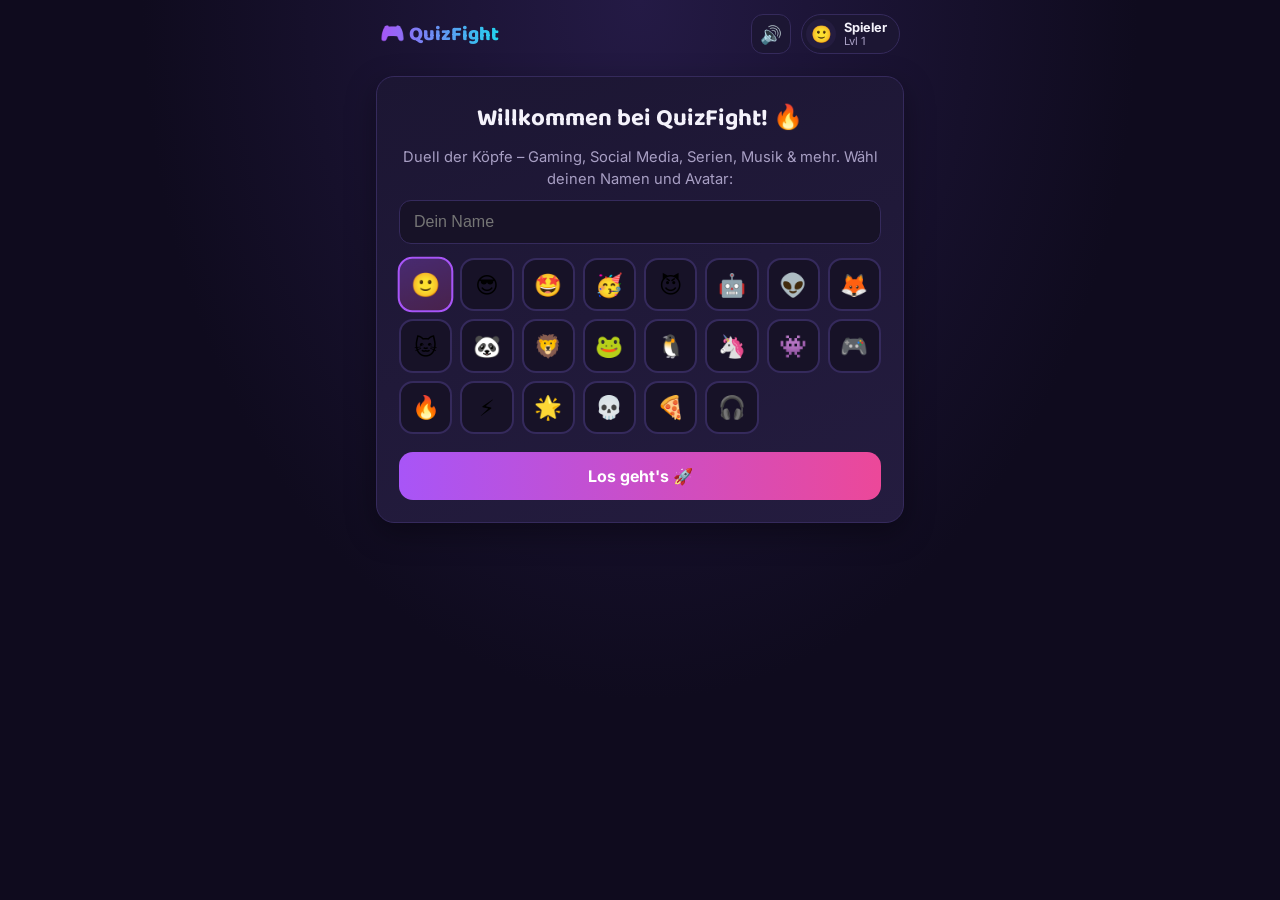
==== quiz-duell/index.html @ 24039abd "Add QuizFight: a Quizduell-style quiz game for a young audience Adds a standalone, framework-free we" ====
<!DOCTYPE html>
<html lang="de">
<head>
<meta charset="UTF-8" />
<meta name="viewport" content="width=device-width, initial-scale=1.0, viewport-fit=cover" />
<title>QuizFight – Duell der Köpfe</title>
<link rel="preconnect" href="https://fonts.googleapis.com" />
<link rel="stylesheet" href="https://fonts.googleapis.com/css2?family=Baloo+2:wght@500;700;800&family=Inter:wght@400;500;600;700;800&display=swap" />
<link rel="stylesheet" href="style.css" />
</head>
<body>
<div id="app">

  <header class="topbar">
    <div class="brand">🎮 <span>QuizFight</span></div>
    <div class="topbar-right">
      <button id="btn-sound" class="icon-btn" title="Sound an/aus">🔊</button>
      <div id="profile-chip" class="profile-chip" hidden>
        <span id="chip-avatar">🙂</span>
        <div class="chip-info">
          <span id="chip-name">Spieler</span>
          <span id="chip-level">Lvl 1</span>
        </div>
      </div>
    </div>
  </header>

  <main id="screens">

    <!-- ONBOARDING -->
    <section class="screen" id="screen-onboarding">
      <div class="card center-card">
        <h1>Willkommen bei QuizFight! 🔥</h1>
        <p class="muted">Duell der Köpfe – Gaming, Social Media, Serien, Musik &amp; mehr. Wähl deinen Namen und Avatar:</p>
        <input type="text" id="onboarding-name" maxlength="16" placeholder="Dein Name" />
        <div class="avatar-grid" id="onboarding-avatars"></div>
        <button class="btn btn-primary btn-block" id="btn-onboarding-start">Los geht's 🚀</button>
      </div>
    </section>

    <!-- HOME -->
    <section class="screen" id="screen-home">
      <div class="card profile-card" id="home-profile-card">
        <div class="avatar-big" id="home-avatar">🙂</div>
        <div class="profile-info">
          <div class="profile-name" id="home-name">Spieler</div>
          <div class="xp-bar-wrap">
            <div class="xp-bar"><div class="xp-fill" id="home-xp-fill"></div></div>
            <span id="home-level-label">Level 1</span>
          </div>
        </div>
        <button class="icon-btn" id="btn-edit-profile" title="Profil bearbeiten">✏️</button>
      </div>

      <div class="mode-grid">
        <button class="mode-card" data-mode="solo">
          <span class="mode-emoji">🎯</span>
          <span class="mode-title">Solo-Training</span>
          <span class="mode-sub">Übe allein, sammle Punkte</span>
        </button>
        <button class="mode-card" data-mode="pvp">
          <span class="mode-emoji">⚔️</span>
          <span class="mode-title">Duell (2 Spieler)</span>
          <span class="mode-sub">Pass &amp; Play mit Freunden</span>
        </button>
        <button class="mode-card" data-mode="bot">
          <span class="mode-emoji">🤖</span>
          <span class="mode-title">Duell vs. Bot</span>
          <span class="mode-sub">Fordere die KI heraus</span>
        </button>
        <button class="mode-card" data-mode="daily">
          <span class="mode-emoji">📅</span>
          <span class="mode-title">Tages-Challenge</span>
          <span class="mode-sub" id="daily-sub">Jeden Tag 5 neue Fragen</span>
        </button>
      </div>

      <div class="home-links">
        <button class="link-btn" id="btn-achievements">🏆 Erfolge</button>
        <button class="link-btn" id="btn-stats">📊 Statistik</button>
      </div>
    </section>

    <!-- SOLO SETUP -->
    <section class="screen" id="screen-solo-setup">
      <button class="back-btn" data-back="home">← Zurück</button>
      <h2>🎯 Solo-Training</h2>
      <p class="muted">Wähl eine Kategorie oder misch alles:</p>
      <div class="category-grid" id="solo-category-grid"></div>
      <p class="muted">Match-Länge:</p>
      <div class="chip-row" id="solo-length-chips"></div>
      <button class="btn btn-primary btn-block" id="btn-solo-start">Training starten</button>
    </section>

    <!-- DUELL SETUP (pvp & bot) -->
    <section class="screen" id="screen-duell-setup">
      <button class="back-btn" data-back="home">← Zurück</button>
      <h2 id="duell-setup-title">⚔️ Duell</h2>
      <div id="duell-player2-wrap">
        <label class="field-label">Name Spieler 2</label>
        <input type="text" id="duell-player2-name" maxlength="16" placeholder="Spieler 2" />
      </div>
      <div id="bot-difficulty-wrap" hidden>
        <p class="muted">Bot-Schwierigkeit:</p>
        <div class="chip-row" id="bot-difficulty-chips"></div>
      </div>
      <p class="muted">Anzahl Runden:</p>
      <div class="chip-row" id="duell-length-chips"></div>
      <button class="btn btn-primary btn-block" id="btn-duell-start">Duell starten</button>
    </section>

    <!-- BOARD -->
    <section class="screen" id="screen-board">
      <div class="scoreboard" id="board-scoreboard"></div>
      <div class="turn-banner" id="board-turn-banner">Wähle eine Kategorie</div>
      <div class="category-grid" id="board-category-grid"></div>
    </section>

    <!-- PASS DEVICE -->
    <section class="screen" id="screen-pass-device">
      <div class="card center-card">
        <div class="pass-emoji">📱➡️</div>
        <h2 id="pass-device-text">Gib das Gerät weiter an Spieler 2</h2>
        <button class="btn btn-primary btn-block" id="btn-pass-continue">Bereit</button>
      </div>
    </section>

    <!-- BOT THINKING -->
    <section class="screen" id="screen-bot-thinking">
      <div class="card center-card">
        <div class="bot-emoji">🤖</div>
        <h2>Bot überlegt<span class="dots"><span>.</span><span>.</span><span>.</span></span></h2>
      </div>
    </section>

    <!-- QUESTION -->
    <section class="screen" id="screen-question">
      <div class="question-top">
        <span class="q-cat-badge" id="q-cat-badge"></span>
        <span class="q-diff-badge" id="q-diff-badge"></span>
        <span class="q-player-badge" id="q-player-badge"></span>
      </div>
      <div class="timer-wrap">
        <div class="timer-bar"><div class="timer-fill" id="timer-fill"></div></div>
        <span class="timer-num" id="timer-num">15</span>
      </div>
      <h2 class="question-text" id="question-text">Frage...</h2>
      <div class="answers-grid" id="answers-grid"></div>
      <div class="joker-row" id="joker-row"></div>
      <div class="audience-panel" id="audience-panel" hidden></div>
    </section>

    <!-- REVEAL -->
    <section class="screen" id="screen-reveal">
      <div class="card center-card">
        <div class="reveal-icon" id="reveal-icon">✅</div>
        <h2 id="reveal-title">Richtig!</h2>
        <p class="reveal-answer" id="reveal-answer"></p>
        <p class="reveal-fact" id="reveal-fact"></p>
        <div class="reveal-points" id="reveal-points"></div>
        <button class="btn btn-primary btn-block" id="btn-reveal-continue">Weiter</button>
      </div>
    </section>

    <!-- MATCH SUMMARY -->
    <section class="screen" id="screen-summary">
      <div class="card center-card">
        <div class="summary-emoji" id="summary-emoji">🏆</div>
        <h1 id="summary-title">Spiel vorbei!</h1>
        <div class="summary-scores" id="summary-scores"></div>
        <div class="summary-xp" id="summary-xp"></div>
        <div class="summary-achievements" id="summary-achievements"></div>
        <div class="summary-actions">
          <button class="btn btn-secondary" id="btn-summary-home">Zum Menü</button>
          <button class="btn btn-primary" id="btn-summary-again">Nochmal spielen</button>
        </div>
      </div>
    </section>

    <!-- DAILY INTRO -->
    <section class="screen" id="screen-daily-intro">
      <button class="back-btn" data-back="home">← Zurück</button>
      <div class="card center-card">
        <div class="daily-emoji">📅</div>
        <h2>Tages-Challenge</h2>
        <p class="muted">5 zufällige Fragen quer durch alle Kategorien – jeden Tag neu!</p>
        <div class="daily-streak" id="daily-streak-display"></div>
        <button class="btn btn-primary btn-block" id="btn-daily-start">Challenge starten</button>
        <p class="muted small" id="daily-already-msg" hidden>Du hast die heutige Challenge schon gespielt. Komm morgen wieder! 👋</p>
      </div>
    </section>

    <!-- ACHIEVEMENTS -->
    <section class="screen" id="screen-achievements">
      <button class="back-btn" data-back="home">← Zurück</button>
      <h2>🏆 Erfolge</h2>
      <div class="achievements-grid" id="achievements-grid"></div>
    </section>

    <!-- STATS -->
    <section class="screen" id="screen-stats">
      <button class="back-btn" data-back="home">← Zurück</button>
      <h2>📊 Statistik</h2>
      <div class="stats-grid" id="stats-grid"></div>
      <h3>Kategorien-Genauigkeit</h3>
      <div class="cat-stats" id="cat-stats"></div>
    </section>

  </main>

  <div id="toast-container"></div>
</div>

<script src="data/questions.js"></script>
<script src="app.js"></script>
</body>
</html>
---- quiz-duell/style.css ----
:root {
  --bg: #0f0b1e;
  --bg-2: #171227;
  --card: #1c1633;
  --card-2: #241c3f;
  --border: #352a5c;
  --text: #f4f2fb;
  --muted: #a89fc4;
  --primary: #a855f7;
  --primary-2: #ec4899;
  --accent: #22d3ee;
  --good: #22c55e;
  --bad: #ef4444;
  --warn: #f59e0b;
  --radius: 18px;
  --shadow: 0 10px 30px rgba(0,0,0,0.35);
  font-family: "Inter", system-ui, sans-serif;
}

* { box-sizing: border-box; }

html, body {
  margin: 0;
  padding: 0;
  background: radial-gradient(ellipse at top, #241a45 0%, var(--bg) 55%);
  color: var(--text);
  min-height: 100%;
}

body {
  padding-bottom: env(safe-area-inset-bottom, 0px);
}

h1, h2, h3 {
  font-family: "Baloo 2", "Inter", sans-serif;
  margin: 0 0 8px;
}

p { margin: 0 0 10px; line-height: 1.5; }

.muted { color: var(--muted); font-size: 0.92rem; }
.muted.small { font-size: 0.82rem; }

button { font-family: inherit; cursor: pointer; }

#app {
  max-width: 560px;
  margin: 0 auto;
  padding: 0 16px 32px;
  min-height: 100vh;
}

.topbar {
  display: flex;
  align-items: center;
  justify-content: space-between;
  padding: calc(14px + env(safe-area-inset-top, 0px)) 4px 10px;
}

.brand {
  font-family: "Baloo 2", sans-serif;
  font-weight: 800;
  font-size: 1.25rem;
  background: linear-gradient(90deg, var(--primary), var(--accent));
  -webkit-background-clip: text;
  background-clip: text;
  color: transparent;
}

.topbar-right { display: flex; align-items: center; gap: 10px; }

.icon-btn {
  background: var(--card);
  border: 1px solid var(--border);
  border-radius: 12px;
  width: 40px;
  height: 40px;
  font-size: 1.1rem;
  color: var(--text);
}

.profile-chip {
  display: flex;
  align-items: center;
  gap: 8px;
  background: var(--card);
  border: 1px solid var(--border);
  border-radius: 999px;
  padding: 4px 12px 4px 4px;
}

#chip-avatar {
  width: 30px; height: 30px;
  display: flex; align-items: center; justify-content: center;
  background: var(--card-2);
  border-radius: 50%;
  font-size: 1.05rem;
}

.chip-info { display: flex; flex-direction: column; line-height: 1.1; }
.chip-info span:first-child { font-weight: 700; font-size: 0.8rem; }
.chip-info span:last-child { font-size: 0.7rem; color: var(--muted); }

.screen { display: none; animation: fadein 0.25s ease; }
.screen.active { display: block; }

@keyframes fadein {
  from { opacity: 0; transform: translateY(6px); }
  to { opacity: 1; transform: translateY(0); }
}

.card {
  background: linear-gradient(160deg, var(--card), var(--card-2));
  border: 1px solid var(--border);
  border-radius: var(--radius);
  padding: 22px;
  box-shadow: var(--shadow);
}

.center-card { text-align: center; margin-top: 12px; }

input[type="text"], input[type="number"] {
  width: 100%;
  background: var(--bg-2);
  border: 1.5px solid var(--border);
  color: var(--text);
  border-radius: 12px;
  padding: 12px 14px;
  font-size: 1rem;
  margin-bottom: 14px;
}
input[type="text"]:focus { outline: none; border-color: var(--primary); }

.avatar-grid {
  display: grid;
  grid-template-columns: repeat(6, 1fr);
  gap: 8px;
  margin-bottom: 18px;
}

.avatar-option {
  aspect-ratio: 1;
  border-radius: 14px;
  border: 2px solid var(--border);
  background: var(--bg-2);
  font-size: 1.4rem;
  display: flex; align-items: center; justify-content: center;
}

.avatar-option.selected {
  border-color: var(--primary);
  background: linear-gradient(160deg, rgba(168,85,247,0.3), rgba(236,72,153,0.2));
  transform: scale(1.05);
}

.btn {
  border: none;
  border-radius: 14px;
  padding: 14px 20px;
  font-weight: 700;
  font-size: 1rem;
  color: white;
  transition: transform 0.12s ease, filter 0.15s ease;
}
.btn:active { transform: scale(0.97); }

.btn-primary { background: linear-gradient(90deg, var(--primary), var(--primary-2)); }
.btn-primary:hover { filter: brightness(1.1); }
.btn-secondary { background: var(--card-2); border: 1px solid var(--border); color: var(--text); }
.btn-block { width: 100%; }

.back-btn {
  background: none;
  border: none;
  color: var(--muted);
  font-weight: 600;
  padding: 10px 0;
  font-size: 0.95rem;
}

/* HOME */
.profile-card {
  display: flex;
  align-items: center;
  gap: 14px;
  margin-top: 8px;
}

.avatar-big {
  width: 56px; height: 56px;
  border-radius: 50%;
  background: var(--card-2);
  border: 2px solid var(--border);
  display: flex; align-items: center; justify-content: center;
  font-size: 1.8rem;
  flex-shrink: 0;
}

.profile-info { flex: 1; min-width: 0; }
.profile-name { font-weight: 800; font-size: 1.1rem; margin-bottom: 6px; }

.xp-bar-wrap { display: flex; align-items: center; gap: 10px; }
.xp-bar { flex: 1; height: 8px; background: var(--bg-2); border-radius: 99px; overflow: hidden; }
.xp-fill { height: 100%; background: linear-gradient(90deg, var(--accent), var(--primary)); width: 0%; transition: width 0.4s ease; }
#home-level-label { font-size: 0.78rem; color: var(--muted); white-space: nowrap; }

.mode-grid {
  display: grid;
  grid-template-columns: 1fr 1fr;
  gap: 12px;
  margin-top: 18px;
}

.mode-card {
  background: linear-gradient(160deg, var(--card), var(--card-2));
  border: 1px solid var(--border);
  border-radius: var(--radius);
  padding: 18px 10px;
  display: flex; flex-direction: column; align-items: center; gap: 4px;
  color: var(--text);
  text-align: center;
}
.mode-card:active { transform: scale(0.97); }
.mode-emoji { font-size: 1.9rem; }
.mode-title { font-weight: 700; font-size: 0.92rem; }
.mode-sub { font-size: 0.72rem; color: var(--muted); }

.home-links { display: flex; justify-content: center; gap: 20px; margin-top: 20px; }
.link-btn { background: none; border: none; color: var(--accent); font-weight: 600; font-size: 0.9rem; }

/* CATEGORY GRID (setup + board) */
.category-grid {
  display: grid;
  grid-template-columns: repeat(2, 1fr);
  gap: 10px;
  margin-bottom: 16px;
}

.cat-tile {
  border-radius: 14px;
  border: 1.5px solid var(--border);
  background: var(--card);
  padding: 12px 8px;
  display: flex; flex-direction: column; align-items: center; gap: 4px;
  color: var(--text);
  font-weight: 600;
  font-size: 0.82rem;
  text-align: center;
  position: relative;
}
.cat-tile .cat-emoji { font-size: 1.5rem; }
.cat-tile.selected { border-color: var(--accent); box-shadow: 0 0 0 2px var(--accent) inset; }
.cat-tile.used { opacity: 0.35; pointer-events: none; }
.cat-tile.used::after { content: "✓"; position: absolute; top: 6px; right: 8px; color: var(--good); font-weight: 800; }

.chip-row { display: flex; gap: 8px; flex-wrap: wrap; margin-bottom: 16px; }
.chip {
  border: 1.5px solid var(--border);
  background: var(--card);
  color: var(--text);
  border-radius: 999px;
  padding: 9px 16px;
  font-size: 0.86rem;
  font-weight: 600;
}
.chip.selected { border-color: var(--primary); background: linear-gradient(90deg, rgba(168,85,247,0.35), rgba(236,72,153,0.25)); }

.field-label { font-size: 0.85rem; color: var(--muted); font-weight: 600; margin-bottom: 6px; display: block; }

/* BOARD */
.scoreboard {
  display: flex;
  justify-content: space-between;
  gap: 10px;
  margin: 8px 0 14px;
}
.score-pill {
  flex: 1;
  background: var(--card);
  border: 1.5px solid var(--border);
  border-radius: 14px;
  padding: 10px;
  text-align: center;
}
.score-pill.active { border-color: var(--accent); box-shadow: 0 0 0 2px var(--accent) inset; }
.score-pill .sp-name { font-size: 0.78rem; color: var(--muted); font-weight: 600; }
.score-pill .sp-score { font-size: 1.3rem; font-weight: 800; }

.turn-banner {
  text-align: center;
  font-weight: 700;
  padding: 10px;
  border-radius: 12px;
  background: var(--card-2);
  margin-bottom: 14px;
}

/* PASS DEVICE / BOT THINKING */
.pass-emoji, .bot-emoji, .daily-emoji, .summary-emoji, .reveal-icon {
  font-size: 3rem;
  margin-bottom: 10px;
}
.dots span { animation: blink 1.4s infinite; opacity: 0; }
.dots span:nth-child(2) { animation-delay: 0.2s; }
.dots span:nth-child(3) { animation-delay: 0.4s; }
@keyframes blink { 0%, 20% { opacity: 0; } 50% { opacity: 1; } 100% { opacity: 0; } }

/* QUESTION */
.question-top {
  display: flex;
  gap: 8px;
  margin: 6px 0 14px;
  flex-wrap: wrap;
}
.q-cat-badge, .q-diff-badge, .q-player-badge {
  font-size: 0.76rem;
  font-weight: 700;
  padding: 5px 12px;
  border-radius: 999px;
  background: var(--card-2);
  border: 1px solid var(--border);
}
.q-player-badge { background: linear-gradient(90deg, rgba(168,85,247,0.35), rgba(236,72,153,0.25)); }

.timer-wrap { display: flex; align-items: center; gap: 10px; margin-bottom: 16px; }
.timer-bar { flex: 1; height: 10px; background: var(--bg-2); border-radius: 99px; overflow: hidden; }
.timer-fill { height: 100%; width: 100%; background: linear-gradient(90deg, var(--good), var(--accent)); transition: width 0.2s linear, background 0.3s ease; }
.timer-fill.warn { background: var(--warn); }
.timer-fill.danger { background: var(--bad); }
.timer-num { font-weight: 800; min-width: 28px; text-align: right; }

.question-text {
  font-size: 1.25rem;
  line-height: 1.4;
  margin-bottom: 18px;
  min-height: 3.4em;
}

.answers-grid {
  display: grid;
  grid-template-columns: 1fr;
  gap: 10px;
  margin-bottom: 16px;
}

.answer-btn {
  background: var(--card);
  border: 1.5px solid var(--border);
  color: var(--text);
  border-radius: 14px;
  padding: 14px 16px;
  text-align: left;
  font-size: 0.98rem;
  font-weight: 600;
  display: flex;
  align-items: center;
  gap: 10px;
}
.answer-btn .opt-letter {
  width: 26px; height: 26px;
  border-radius: 50%;
  background: var(--bg-2);
  display: flex; align-items: center; justify-content: center;
  font-size: 0.8rem;
  flex-shrink: 0;
}
.answer-btn:active:not(:disabled) { transform: scale(0.98); }
.answer-btn:disabled { opacity: 0.55; }
.answer-btn.correct { border-color: var(--good); background: linear-gradient(90deg, rgba(34,197,94,0.28), rgba(34,197,94,0.08)); }
.answer-btn.wrong { border-color: var(--bad); background: linear-gradient(90deg, rgba(239,68,68,0.28), rgba(239,68,68,0.08)); }
.answer-btn.eliminated { opacity: 0.25; pointer-events: none; }

.joker-row { display: flex; gap: 10px; margin-bottom: 12px; }
.joker-btn {
  flex: 1;
  background: var(--card);
  border: 1.5px solid var(--border);
  border-radius: 12px;
  padding: 10px 4px;
  color: var(--text);
  font-size: 0.72rem;
  font-weight: 700;
  display: flex; flex-direction: column; align-items: center; gap: 4px;
}
.joker-btn .joker-emoji { font-size: 1.2rem; }
.joker-btn:disabled { opacity: 0.3; }

.audience-panel {
  background: var(--card-2);
  border: 1px solid var(--border);
  border-radius: 12px;
  padding: 12px;
  margin-bottom: 12px;
}
.audience-bar-row { display: flex; align-items: center; gap: 8px; margin-bottom: 6px; font-size: 0.8rem; }
.audience-bar-track { flex: 1; height: 14px; background: var(--bg-2); border-radius: 8px; overflow: hidden; }
.audience-bar-fill { height: 100%; background: linear-gradient(90deg, var(--accent), var(--primary)); border-radius: 8px; }
.audience-pct { width: 34px; text-align: right; font-weight: 700; }

/* REVEAL */
.reveal-answer { font-weight: 700; font-size: 1.05rem; }
.reveal-fact { color: var(--muted); font-size: 0.9rem; }
.reveal-points { font-size: 1.4rem; font-weight: 800; margin: 10px 0; color: var(--accent); }

/* SUMMARY */
.summary-scores { display: flex; justify-content: center; gap: 16px; margin: 16px 0; flex-wrap: wrap; }
.summary-score-item { background: var(--card-2); border-radius: 14px; padding: 12px 18px; }
.summary-score-item .ssi-name { font-size: 0.8rem; color: var(--muted); }
.summary-score-item .ssi-score { font-size: 1.6rem; font-weight: 800; }
.summary-score-item.winner { border: 2px solid var(--good); }
.summary-xp { font-weight: 700; color: var(--accent); margin-bottom: 10px; }
.summary-achievements { display: flex; flex-direction: column; gap: 8px; margin-bottom: 18px; }
.achievement-toast { background: var(--card); border: 1px solid var(--warn); border-radius: 12px; padding: 10px; font-size: 0.85rem; text-align: left; display: flex; gap: 8px; align-items: center; }
.summary-actions { display: flex; gap: 10px; justify-content: center; flex-wrap: wrap; }

/* DAILY */
.daily-streak { font-size: 1rem; font-weight: 700; color: var(--accent); margin-bottom: 14px; }

/* ACHIEVEMENTS */
.achievements-grid { display: grid; grid-template-columns: 1fr; gap: 10px; }
.achievement-card {
  display: flex; gap: 12px; align-items: center;
  background: var(--card);
  border: 1.5px solid var(--border);
  border-radius: 14px;
  padding: 12px 14px;
}
.achievement-card.locked { opacity: 0.4; filter: grayscale(0.6); }
.achievement-card .ac-emoji { font-size: 1.6rem; }
.achievement-card .ac-title { font-weight: 700; font-size: 0.92rem; }
.achievement-card .ac-desc { font-size: 0.76rem; color: var(--muted); }

/* STATS */
.stats-grid { display: grid; grid-template-columns: repeat(2, 1fr); gap: 10px; margin-bottom: 20px; }
.stat-box { background: var(--card); border: 1.5px solid var(--border); border-radius: 14px; padding: 14px; text-align: center; }
.stat-box .stat-num { font-size: 1.4rem; font-weight: 800; color: var(--accent); }
.stat-box .stat-label { font-size: 0.74rem; color: var(--muted); }

.cat-stats { display: flex; flex-direction: column; gap: 10px; }
.cat-stat-row { display: flex; align-items: center; gap: 10px; }
.cat-stat-row .cs-name { width: 110px; font-size: 0.78rem; font-weight: 600; flex-shrink: 0; }
.cs-track { flex: 1; height: 10px; background: var(--bg-2); border-radius: 99px; overflow: hidden; }
.cs-fill { height: 100%; border-radius: 99px; }
.cs-pct { width: 38px; text-align: right; font-size: 0.76rem; font-weight: 700; }

/* TOASTS */
#toast-container {
  position: fixed;
  top: calc(10px + env(safe-area-inset-top, 0px));
  left: 50%;
  transform: translateX(-50%);
  z-index: 999;
  display: flex;
  flex-direction: column;
  gap: 8px;
  width: 92%;
  max-width: 520px;
  pointer-events: none;
}
.toast {
  background: var(--card-2);
  border: 1px solid var(--primary);
  border-radius: 12px;
  padding: 10px 16px;
  font-size: 0.85rem;
  font-weight: 600;
  text-align: center;
  box-shadow: var(--shadow);
  animation: toastin 0.25s ease;
}
@keyframes toastin { from { opacity: 0; transform: translateY(-10px); } to { opacity: 1; transform: translateY(0); } }

/* confetti */
.confetti-piece {
  position: fixed;
  top: -10px;
  width: 8px; height: 14px;
  z-index: 998;
  pointer-events: none;
  animation: confetti-fall linear forwards;
}
@keyframes confetti-fall {
  to { transform: translateY(110vh) rotate(600deg); opacity: 0.2; }
}

@media (min-width: 480px) {
  .avatar-grid { grid-template-columns: repeat(8, 1fr); }
}
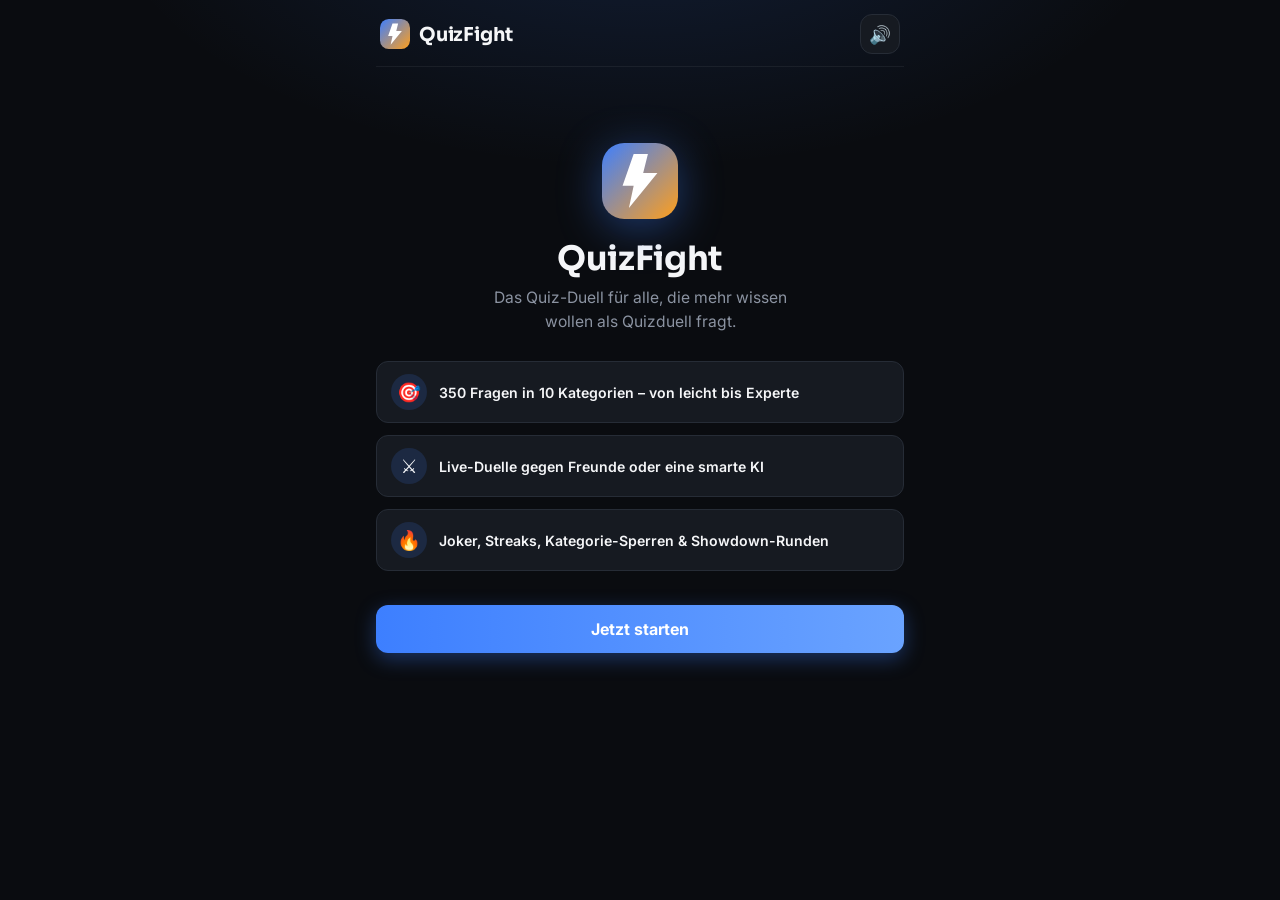
==== commit aeb0dfcb: "Rework visual design, add app-style splash flow, and polish content Design: replaces the neon purple" ====
--- a/quiz-duell/index.html
+++ b/quiz-duell/index.html
@@ -5,14 +5,25 @@
 <meta name="viewport" content="width=device-width, initial-scale=1.0, viewport-fit=cover" />
 <title>QuizFight – Duell der Köpfe</title>
 <link rel="preconnect" href="https://fonts.googleapis.com" />
-<link rel="stylesheet" href="https://fonts.googleapis.com/css2?family=Baloo+2:wght@500;700;800&family=Inter:wght@400;500;600;700;800&display=swap" />
+<link rel="stylesheet" href="https://fonts.googleapis.com/css2?family=Sora:wght@600;700;800&family=Inter:wght@400;500;600;700;800&display=swap" />
 <link rel="stylesheet" href="style.css" />
 </head>
 <body>
+<svg width="0" height="0" style="position:absolute" aria-hidden="true">
+  <defs>
+    <linearGradient id="logoGrad" x1="0" y1="0" x2="1" y2="1">
+      <stop offset="0" class="lg-stop1" />
+      <stop offset="1" class="lg-stop2" />
+    </linearGradient>
+  </defs>
+</svg>
 <div id="app">
 
   <header class="topbar">
-    <div class="brand">🎮 <span>QuizFight</span></div>
+    <div class="brand">
+      <svg class="logo-mark" viewBox="0 0 48 48" aria-hidden="true"><rect width="48" height="48" rx="14" fill="url(#logoGrad)" /><path d="M20 7 L13 27 H20 L17 41 L35 19 H26 L29 7 Z" fill="#fff" /></svg>
+      <span>QuizFight</span>
+    </div>
     <div class="topbar-right">
       <button id="btn-sound" class="icon-btn" title="Sound an/aus">🔊</button>
       <div id="profile-chip" class="profile-chip" hidden>
@@ -27,11 +38,27 @@
 
   <main id="screens">
 
+    <!-- SPLASH -->
+    <section class="screen" id="screen-splash">
+      <div class="splash-wrap">
+        <svg class="logo-mark logo-mark--lg" viewBox="0 0 48 48" aria-hidden="true"><rect width="48" height="48" rx="14" fill="url(#logoGrad)" /><path d="M20 7 L13 27 H20 L17 41 L35 19 H26 L29 7 Z" fill="#fff" /></svg>
+        <h1 class="splash-title">QuizFight</h1>
+        <p class="splash-tag">Das Quiz-Duell für alle, die mehr wissen wollen als Quizduell fragt.</p>
+        <div class="splash-features">
+          <div class="splash-feature"><span class="sf-emoji">🎯</span><span>350 Fragen in 10 Kategorien – von leicht bis Experte</span></div>
+          <div class="splash-feature"><span class="sf-emoji">⚔️</span><span>Live-Duelle gegen Freunde oder eine smarte KI</span></div>
+          <div class="splash-feature"><span class="sf-emoji">🔥</span><span>Joker, Streaks, Kategorie-Sperren & Showdown-Runden</span></div>
+        </div>
+        <button class="btn btn-primary btn-block" id="btn-splash-start">Jetzt starten</button>
+      </div>
+    </section>
+
     <!-- ONBOARDING -->
     <section class="screen" id="screen-onboarding">
       <div class="card center-card">
-        <h1>Willkommen bei QuizFight! 🔥</h1>
-        <p class="muted">Duell der Köpfe – Gaming, Social Media, Serien, Musik &amp; mehr. Wähl deinen Namen und Avatar:</p>
+        <div class="step-dots"><span class="dot"></span><span class="dot active"></span></div>
+        <h1>Wer bist du? 👋</h1>
+        <p class="muted">Wähl deinen Namen und einen Avatar, dann kann's losgehen:</p>
         <input type="text" id="onboarding-name" maxlength="16" placeholder="Dein Name" />
         <div class="avatar-grid" id="onboarding-avatars"></div>
         <button class="btn btn-primary btn-block" id="btn-onboarding-start">Los geht's 🚀</button>
@@ -89,6 +116,8 @@
       <div class="category-grid" id="solo-category-grid"></div>
       <p class="muted">Match-Länge:</p>
       <div class="chip-row" id="solo-length-chips"></div>
+      <p class="muted">Schwierigkeit:</p>
+      <div class="chip-row" id="solo-difficulty-chips"></div>
       <button class="btn btn-primary btn-block" id="btn-solo-start">Training starten</button>
     </section>
 
@@ -106,7 +135,16 @@
       </div>
       <p class="muted">Anzahl Runden:</p>
       <div class="chip-row" id="duell-length-chips"></div>
+      <p class="muted">Fragen-Schwierigkeit:</p>
+      <div class="chip-row" id="duell-difficulty-chips"></div>
       <button class="btn btn-primary btn-block" id="btn-duell-start">Duell starten</button>
+    </section>
+
+    <!-- CATEGORY BLOCK -->
+    <section class="screen" id="screen-category-block">
+      <div class="turn-banner" id="block-turn-banner">Sperre eine Kategorie</div>
+      <p class="muted">Jede*r Spieler*in sperrt eine Kategorie für den Gegner – die bleibt für das ganze Match tabu.</p>
+      <div class="category-grid" id="block-category-grid"></div>
     </section>
 
     <!-- BOARD -->
@@ -168,12 +206,14 @@
         <div class="summary-emoji" id="summary-emoji">🏆</div>
         <h1 id="summary-title">Spiel vorbei!</h1>
         <div class="summary-scores" id="summary-scores"></div>
+        <div class="level-up-banner" id="level-up-banner" hidden></div>
         <div class="summary-xp" id="summary-xp"></div>
         <div class="summary-achievements" id="summary-achievements"></div>
         <div class="summary-actions">
           <button class="btn btn-secondary" id="btn-summary-home">Zum Menü</button>
           <button class="btn btn-primary" id="btn-summary-again">Nochmal spielen</button>
         </div>
+        <button class="link-btn" id="btn-summary-share">📋 Ergebnis kopieren</button>
       </div>
     </section>
 
--- a/quiz-duell/style.css
+++ b/quiz-duell/style.css
@@ -1,28 +1,40 @@
 :root {
-  --bg: #0f0b1e;
-  --bg-2: #171227;
-  --card: #1c1633;
-  --card-2: #241c3f;
-  --border: #352a5c;
-  --text: #f4f2fb;
-  --muted: #a89fc4;
-  --primary: #a855f7;
-  --primary-2: #ec4899;
-  --accent: #22d3ee;
+  --bg: #0a0c10;
+  --bg-2: #12151b;
+  --card: #161a21;
+  --card-2: #1c212a;
+  --border: #262c36;
+  --text: #f5f6f8;
+  --muted: #8b93a1;
+  --primary: #3d7fff;
+  --primary-2: #ff9f1c;
+  --accent: #2dd4bf;
   --good: #22c55e;
   --bad: #ef4444;
   --warn: #f59e0b;
-  --radius: 18px;
-  --shadow: 0 10px 30px rgba(0,0,0,0.35);
+  --radius: 20px;
+  --radius-sm: 12px;
+  --shadow: 0 10px 30px rgba(0,0,0,0.4);
+  --cat-c: var(--primary);
   font-family: "Inter", system-ui, sans-serif;
 }
 
 * { box-sizing: border-box; }
+
+[hidden] { display: none !important; }
+
+:focus-visible { outline: 2px solid var(--accent); outline-offset: 2px; }
+
+@media (prefers-reduced-motion: reduce) {
+  *, *::before, *::after { animation-duration: 0.01ms !important; animation-iteration-count: 1 !important; transition-duration: 0.01ms !important; }
+}
 
 html, body {
   margin: 0;
   padding: 0;
-  background: radial-gradient(ellipse at top, #241a45 0%, var(--bg) 55%);
+  background:
+    radial-gradient(ellipse 900px 460px at 50% -12%, rgba(61,127,255,0.16), transparent 60%),
+    var(--bg);
   color: var(--text);
   min-height: 100%;
 }
@@ -32,8 +44,11 @@
 }
 
 h1, h2, h3 {
-  font-family: "Baloo 2", "Inter", sans-serif;
+  font-family: "Sora", "Inter", sans-serif;
+  font-weight: 700;
   margin: 0 0 8px;
+  text-wrap: balance;
+  letter-spacing: -0.01em;
 }
 
 p { margin: 0 0 10px; line-height: 1.5; }
@@ -42,6 +57,12 @@
 .muted.small { font-size: 0.82rem; }
 
 button { font-family: inherit; cursor: pointer; }
+
+/* LOGO */
+.logo-mark { width: 30px; height: 30px; flex-shrink: 0; display: block; }
+.logo-mark--lg { width: 76px; height: 76px; margin: 0 auto 18px; filter: drop-shadow(0 8px 22px rgba(61,127,255,0.4)); }
+.lg-stop1 { stop-color: var(--primary); }
+.lg-stop2 { stop-color: var(--primary-2); }
 
 #app {
   max-width: 560px;
@@ -54,17 +75,20 @@
   display: flex;
   align-items: center;
   justify-content: space-between;
-  padding: calc(14px + env(safe-area-inset-top, 0px)) 4px 10px;
+  padding: calc(14px + env(safe-area-inset-top, 0px)) 4px 12px;
+  margin-bottom: 4px;
+  border-bottom: 1px solid rgba(255,255,255,0.06);
 }
 
 .brand {
-  font-family: "Baloo 2", sans-serif;
-  font-weight: 800;
-  font-size: 1.25rem;
-  background: linear-gradient(90deg, var(--primary), var(--accent));
-  -webkit-background-clip: text;
-  background-clip: text;
-  color: transparent;
+  display: flex;
+  align-items: center;
+  gap: 9px;
+  font-family: "Sora", sans-serif;
+  font-weight: 700;
+  font-size: 1.2rem;
+  letter-spacing: -0.01em;
+  color: var(--text);
 }
 
 .topbar-right { display: flex; align-items: center; gap: 10px; }
@@ -72,12 +96,15 @@
 .icon-btn {
   background: var(--card);
   border: 1px solid var(--border);
-  border-radius: 12px;
+  border-radius: var(--radius-sm);
   width: 40px;
   height: 40px;
   font-size: 1.1rem;
   color: var(--text);
-}
+  transition: transform 0.12s ease, border-color 0.15s ease;
+}
+.icon-btn:hover { border-color: var(--accent); }
+.icon-btn:active { transform: scale(0.93); }
 
 .profile-chip {
   display: flex;
@@ -95,17 +122,18 @@
   background: var(--card-2);
   border-radius: 50%;
   font-size: 1.05rem;
+  box-shadow: 0 0 0 2px rgba(61,127,255,0.35);
 }
 
 .chip-info { display: flex; flex-direction: column; line-height: 1.1; }
 .chip-info span:first-child { font-weight: 700; font-size: 0.8rem; }
 .chip-info span:last-child { font-size: 0.7rem; color: var(--muted); }
 
-.screen { display: none; animation: fadein 0.25s ease; }
+.screen { display: none; animation: fadein 0.3s cubic-bezier(0.16, 1, 0.3, 1); }
 .screen.active { display: block; }
 
 @keyframes fadein {
-  from { opacity: 0; transform: translateY(6px); }
+  from { opacity: 0; transform: translateY(10px); }
   to { opacity: 1; transform: translateY(0); }
 }
 
@@ -113,23 +141,50 @@
   background: linear-gradient(160deg, var(--card), var(--card-2));
   border: 1px solid var(--border);
   border-radius: var(--radius);
-  padding: 22px;
+  padding: 24px 22px;
   box-shadow: var(--shadow);
 }
 
 .center-card { text-align: center; margin-top: 12px; }
+
+/* SPLASH */
+.splash-wrap { text-align: center; padding-top: 8vh; }
+.splash-title { font-size: 2.1rem; margin-bottom: 6px; }
+.splash-tag { color: var(--muted); font-size: 0.98rem; max-width: 320px; margin: 0 auto 28px; }
+.splash-features { display: flex; flex-direction: column; gap: 12px; margin-bottom: 34px; text-align: left; }
+.splash-feature {
+  display: flex; align-items: center; gap: 12px;
+  background: var(--card);
+  border: 1px solid var(--border);
+  border-radius: var(--radius-sm);
+  padding: 12px 14px;
+  font-size: 0.88rem;
+  font-weight: 600;
+}
+.sf-emoji {
+  font-size: 1.2rem;
+  width: 36px; height: 36px; flex-shrink: 0;
+  display: flex; align-items: center; justify-content: center;
+  border-radius: 50%;
+  background: rgba(61,127,255,0.15);
+}
+
+.step-dots { display: flex; justify-content: center; gap: 6px; margin-bottom: 16px; }
+.step-dots .dot { width: 7px; height: 7px; border-radius: 50%; background: var(--border); }
+.step-dots .dot.active { background: var(--primary); width: 18px; border-radius: 4px; }
 
 input[type="text"], input[type="number"] {
   width: 100%;
   background: var(--bg-2);
   border: 1.5px solid var(--border);
   color: var(--text);
-  border-radius: 12px;
+  border-radius: var(--radius-sm);
   padding: 12px 14px;
   font-size: 1rem;
   margin-bottom: 14px;
-}
-input[type="text"]:focus { outline: none; border-color: var(--primary); }
+  transition: border-color 0.15s ease;
+}
+input[type="text"]:focus { outline: none; border-color: var(--accent); }
 
 .avatar-grid {
   display: grid;
@@ -140,33 +195,39 @@
 
 .avatar-option {
   aspect-ratio: 1;
-  border-radius: 14px;
+  border-radius: var(--radius-sm);
   border: 2px solid var(--border);
   background: var(--bg-2);
   font-size: 1.4rem;
   display: flex; align-items: center; justify-content: center;
+  transition: transform 0.15s ease, border-color 0.15s ease;
 }
 
 .avatar-option.selected {
   border-color: var(--primary);
-  background: linear-gradient(160deg, rgba(168,85,247,0.3), rgba(236,72,153,0.2));
-  transform: scale(1.05);
+  background: linear-gradient(160deg, rgba(61,127,255,0.3), rgba(255,159,28,0.15));
+  transform: scale(1.08);
+  box-shadow: 0 0 0 3px rgba(61,127,255,0.2);
 }
 
 .btn {
   border: none;
-  border-radius: 14px;
+  border-radius: var(--radius-sm);
   padding: 14px 20px;
   font-weight: 700;
   font-size: 1rem;
   color: white;
-  transition: transform 0.12s ease, filter 0.15s ease;
+  transition: transform 0.12s ease, filter 0.15s ease, box-shadow 0.15s ease;
 }
 .btn:active { transform: scale(0.97); }
 
-.btn-primary { background: linear-gradient(90deg, var(--primary), var(--primary-2)); }
+.btn-primary {
+  background: linear-gradient(90deg, var(--primary), #6aa3ff);
+  box-shadow: 0 6px 20px rgba(61,127,255,0.35);
+}
 .btn-primary:hover { filter: brightness(1.1); }
 .btn-secondary { background: var(--card-2); border: 1px solid var(--border); color: var(--text); }
+.btn-secondary:hover { border-color: var(--accent); }
 .btn-block { width: 100%; }
 
 .back-btn {
@@ -176,7 +237,9 @@
   font-weight: 600;
   padding: 10px 0;
   font-size: 0.95rem;
-}
+  transition: color 0.15s ease;
+}
+.back-btn:hover { color: var(--accent); }
 
 /* HOME */
 .profile-card {
@@ -187,46 +250,67 @@
 }
 
 .avatar-big {
-  width: 56px; height: 56px;
+  width: 58px; height: 58px;
   border-radius: 50%;
   background: var(--card-2);
-  border: 2px solid var(--border);
-  display: flex; align-items: center; justify-content: center;
-  font-size: 1.8rem;
+  display: flex; align-items: center; justify-content: center;
+  font-size: 1.9rem;
   flex-shrink: 0;
+  box-shadow: 0 0 0 3px rgba(61,127,255,0.4), 0 0 0 5px rgba(255,159,28,0.15);
 }
 
 .profile-info { flex: 1; min-width: 0; }
-.profile-name { font-weight: 800; font-size: 1.1rem; margin-bottom: 6px; }
+.profile-name { font-weight: 700; font-family: "Sora", sans-serif; font-size: 1.1rem; margin-bottom: 6px; }
 
 .xp-bar-wrap { display: flex; align-items: center; gap: 10px; }
 .xp-bar { flex: 1; height: 8px; background: var(--bg-2); border-radius: 99px; overflow: hidden; }
-.xp-fill { height: 100%; background: linear-gradient(90deg, var(--accent), var(--primary)); width: 0%; transition: width 0.4s ease; }
-#home-level-label { font-size: 0.78rem; color: var(--muted); white-space: nowrap; }
+.xp-fill { height: 100%; background: linear-gradient(90deg, var(--primary), var(--primary-2)); width: 0%; transition: width 0.5s cubic-bezier(0.16, 1, 0.3, 1); border-radius: 99px; }
+#home-level-label { font-size: 0.78rem; color: var(--muted); white-space: nowrap; font-weight: 600; }
 
 .mode-grid {
   display: grid;
   grid-template-columns: 1fr 1fr;
   gap: 12px;
-  margin-top: 18px;
+  margin-top: 20px;
 }
 
 .mode-card {
+  position: relative;
   background: linear-gradient(160deg, var(--card), var(--card-2));
   border: 1px solid var(--border);
   border-radius: var(--radius);
-  padding: 18px 10px;
-  display: flex; flex-direction: column; align-items: center; gap: 4px;
+  padding: 20px 10px 16px;
+  display: flex; flex-direction: column; align-items: center; gap: 5px;
   color: var(--text);
   text-align: center;
-}
-.mode-card:active { transform: scale(0.97); }
-.mode-emoji { font-size: 1.9rem; }
+  overflow: hidden;
+  transition: transform 0.15s ease, border-color 0.15s ease;
+}
+.mode-card::before {
+  content: "";
+  position: absolute; top: 0; left: 0; right: 0; height: 3px;
+  background: var(--mc-accent, var(--primary));
+}
+.mode-card[data-mode="solo"] { --mc-accent: var(--accent); }
+.mode-card[data-mode="pvp"] { --mc-accent: linear-gradient(90deg, var(--primary), var(--primary-2)); }
+.mode-card[data-mode="bot"] { --mc-accent: var(--warn); }
+.mode-card[data-mode="daily"] { --mc-accent: var(--good); }
+.mode-card:hover { border-color: var(--primary); }
+.mode-card:active { transform: scale(0.96); }
+.mode-emoji {
+  font-size: 1.7rem;
+  width: 46px; height: 46px;
+  display: flex; align-items: center; justify-content: center;
+  border-radius: 50%;
+  background: rgba(255,255,255,0.05);
+  margin-bottom: 2px;
+}
 .mode-title { font-weight: 700; font-size: 0.92rem; }
 .mode-sub { font-size: 0.72rem; color: var(--muted); }
 
-.home-links { display: flex; justify-content: center; gap: 20px; margin-top: 20px; }
-.link-btn { background: none; border: none; color: var(--accent); font-weight: 600; font-size: 0.9rem; }
+.home-links { display: flex; justify-content: center; gap: 24px; margin-top: 22px; }
+.link-btn { background: none; border: none; color: var(--accent); font-weight: 600; font-size: 0.9rem; transition: opacity 0.15s ease; }
+.link-btn:hover { opacity: 0.75; }
 
 /* CATEGORY GRID (setup + board) */
 .category-grid {
@@ -237,21 +321,31 @@
 }
 
 .cat-tile {
-  border-radius: 14px;
+  border-radius: var(--radius-sm);
   border: 1.5px solid var(--border);
-  background: var(--card);
-  padding: 12px 8px;
-  display: flex; flex-direction: column; align-items: center; gap: 4px;
+  background: linear-gradient(165deg, var(--card), var(--card-2));
+  padding: 14px 8px 12px;
+  display: flex; flex-direction: column; align-items: center; gap: 6px;
   color: var(--text);
   font-weight: 600;
   font-size: 0.82rem;
   text-align: center;
   position: relative;
-}
-.cat-tile .cat-emoji { font-size: 1.5rem; }
-.cat-tile.selected { border-color: var(--accent); box-shadow: 0 0 0 2px var(--accent) inset; }
+  transition: transform 0.15s ease, border-color 0.15s ease, box-shadow 0.15s ease;
+}
+.cat-tile:hover:not(:disabled) { border-color: var(--cat-c); transform: translateY(-2px); }
+.cat-tile .cat-emoji {
+  font-size: 1.4rem;
+  width: 40px; height: 40px;
+  display: flex; align-items: center; justify-content: center;
+  border-radius: 50%;
+  background: color-mix(in srgb, var(--cat-c) 22%, transparent);
+}
+.cat-tile.selected { border-color: var(--cat-c); box-shadow: 0 0 0 2px var(--cat-c) inset, 0 0 16px -4px var(--cat-c); }
 .cat-tile.used { opacity: 0.35; pointer-events: none; }
 .cat-tile.used::after { content: "✓"; position: absolute; top: 6px; right: 8px; color: var(--good); font-weight: 800; }
+.cat-tile.blocked { opacity: 0.35; pointer-events: none; border-color: var(--bad); }
+.cat-tile.blocked::after { content: "🚫"; position: absolute; top: 4px; right: 6px; font-size: 0.85rem; }
 
 .chip-row { display: flex; gap: 8px; flex-wrap: wrap; margin-bottom: 16px; }
 .chip {
@@ -262,8 +356,10 @@
   padding: 9px 16px;
   font-size: 0.86rem;
   font-weight: 600;
-}
-.chip.selected { border-color: var(--primary); background: linear-gradient(90deg, rgba(168,85,247,0.35), rgba(236,72,153,0.25)); }
+  transition: border-color 0.15s ease, transform 0.1s ease;
+}
+.chip:active { transform: scale(0.96); }
+.chip.selected { border-color: var(--primary); background: linear-gradient(90deg, rgba(61,127,255,0.35), rgba(255,159,28,0.18)); }
 
 .field-label { font-size: 0.85rem; color: var(--muted); font-weight: 600; margin-bottom: 6px; display: block; }
 
@@ -278,20 +374,22 @@
   flex: 1;
   background: var(--card);
   border: 1.5px solid var(--border);
-  border-radius: 14px;
+  border-radius: var(--radius-sm);
   padding: 10px;
   text-align: center;
-}
-.score-pill.active { border-color: var(--accent); box-shadow: 0 0 0 2px var(--accent) inset; }
+  transition: border-color 0.2s ease, box-shadow 0.2s ease;
+}
+.score-pill.active { border-color: var(--accent); box-shadow: 0 0 0 2px var(--accent) inset, 0 0 18px -6px var(--accent); }
 .score-pill .sp-name { font-size: 0.78rem; color: var(--muted); font-weight: 600; }
-.score-pill .sp-score { font-size: 1.3rem; font-weight: 800; }
+.score-pill .sp-score { font-size: 1.35rem; font-weight: 800; font-variant-numeric: tabular-nums; }
 
 .turn-banner {
   text-align: center;
   font-weight: 700;
-  padding: 10px;
-  border-radius: 12px;
-  background: var(--card-2);
+  padding: 11px;
+  border-radius: var(--radius-sm);
+  background: linear-gradient(90deg, var(--card-2), var(--card));
+  border: 1px solid var(--border);
   margin-bottom: 14px;
 }
 
@@ -299,6 +397,11 @@
 .pass-emoji, .bot-emoji, .daily-emoji, .summary-emoji, .reveal-icon {
   font-size: 3rem;
   margin-bottom: 10px;
+  animation: popin 0.35s cubic-bezier(0.34, 1.56, 0.64, 1);
+}
+@keyframes popin {
+  from { transform: scale(0.5); opacity: 0; }
+  to { transform: scale(1); opacity: 1; }
 }
 .dots span { animation: blink 1.4s infinite; opacity: 0; }
 .dots span:nth-child(2) { animation-delay: 0.2s; }
@@ -313,27 +416,32 @@
   flex-wrap: wrap;
 }
 .q-cat-badge, .q-diff-badge, .q-player-badge {
-  font-size: 0.76rem;
-  font-weight: 700;
+  font-size: 0.74rem;
+  font-weight: 700;
+  letter-spacing: 0.2px;
   padding: 5px 12px;
   border-radius: 999px;
   background: var(--card-2);
   border: 1px solid var(--border);
 }
-.q-player-badge { background: linear-gradient(90deg, rgba(168,85,247,0.35), rgba(236,72,153,0.25)); }
+.q-player-badge { background: linear-gradient(90deg, rgba(61,127,255,0.35), rgba(255,159,28,0.2)); }
 
 .timer-wrap { display: flex; align-items: center; gap: 10px; margin-bottom: 16px; }
 .timer-bar { flex: 1; height: 10px; background: var(--bg-2); border-radius: 99px; overflow: hidden; }
-.timer-fill { height: 100%; width: 100%; background: linear-gradient(90deg, var(--good), var(--accent)); transition: width 0.2s linear, background 0.3s ease; }
+.timer-fill { height: 100%; width: 100%; background: linear-gradient(90deg, var(--good), var(--accent)); transition: width 0.2s linear, background 0.3s ease; border-radius: 99px; }
 .timer-fill.warn { background: var(--warn); }
-.timer-fill.danger { background: var(--bad); }
-.timer-num { font-weight: 800; min-width: 28px; text-align: right; }
+.timer-fill.danger { background: var(--bad); animation: pulse-danger 0.6s ease-in-out infinite; }
+@keyframes pulse-danger { 0%, 100% { filter: brightness(1); } 50% { filter: brightness(1.4); } }
+.timer-num { font-weight: 800; min-width: 28px; text-align: right; font-variant-numeric: tabular-nums; }
 
 .question-text {
-  font-size: 1.25rem;
+  font-family: "Sora", sans-serif;
+  font-weight: 600;
+  font-size: 1.22rem;
   line-height: 1.4;
   margin-bottom: 18px;
   min-height: 3.4em;
+  text-wrap: balance;
 }
 
 .answers-grid {
@@ -347,27 +455,34 @@
   background: var(--card);
   border: 1.5px solid var(--border);
   color: var(--text);
-  border-radius: 14px;
-  padding: 14px 16px;
+  border-radius: var(--radius-sm);
+  padding: 14px 40px 14px 16px;
   text-align: left;
   font-size: 0.98rem;
   font-weight: 600;
   display: flex;
   align-items: center;
   gap: 10px;
+  position: relative;
+  transition: border-color 0.15s ease, transform 0.1s ease;
 }
 .answer-btn .opt-letter {
   width: 26px; height: 26px;
   border-radius: 50%;
-  background: var(--bg-2);
-  display: flex; align-items: center; justify-content: center;
-  font-size: 0.8rem;
+  background: linear-gradient(160deg, var(--bg-2), var(--card-2));
+  border: 1px solid var(--border);
+  display: flex; align-items: center; justify-content: center;
+  font-size: 0.78rem;
+  font-weight: 700;
   flex-shrink: 0;
 }
+.answer-btn:hover:not(:disabled) { border-color: var(--accent); }
 .answer-btn:active:not(:disabled) { transform: scale(0.98); }
 .answer-btn:disabled { opacity: 0.55; }
 .answer-btn.correct { border-color: var(--good); background: linear-gradient(90deg, rgba(34,197,94,0.28), rgba(34,197,94,0.08)); }
+.answer-btn.correct::after { content: "✓"; position: absolute; right: 14px; color: var(--good); font-weight: 800; font-size: 1.1rem; }
 .answer-btn.wrong { border-color: var(--bad); background: linear-gradient(90deg, rgba(239,68,68,0.28), rgba(239,68,68,0.08)); }
+.answer-btn.wrong::after { content: "✕"; position: absolute; right: 14px; color: var(--bad); font-weight: 800; font-size: 1.1rem; }
 .answer-btn.eliminated { opacity: 0.25; pointer-events: none; }
 
 .joker-row { display: flex; gap: 10px; margin-bottom: 12px; }
@@ -375,27 +490,36 @@
   flex: 1;
   background: var(--card);
   border: 1.5px solid var(--border);
-  border-radius: 12px;
+  border-radius: var(--radius-sm);
   padding: 10px 4px;
   color: var(--text);
   font-size: 0.72rem;
   font-weight: 700;
-  display: flex; flex-direction: column; align-items: center; gap: 4px;
-}
-.joker-btn .joker-emoji { font-size: 1.2rem; }
+  display: flex; flex-direction: column; align-items: center; gap: 5px;
+  transition: border-color 0.15s ease, transform 0.1s ease;
+}
+.joker-btn:not(:disabled):active { transform: scale(0.94); }
+.joker-btn:not(:disabled):hover { border-color: var(--accent); }
+.joker-btn .joker-emoji {
+  font-size: 1.15rem;
+  width: 32px; height: 32px;
+  display: flex; align-items: center; justify-content: center;
+  border-radius: 50%;
+  background: var(--bg-2);
+}
 .joker-btn:disabled { opacity: 0.3; }
 
 .audience-panel {
   background: var(--card-2);
   border: 1px solid var(--border);
-  border-radius: 12px;
+  border-radius: var(--radius-sm);
   padding: 12px;
   margin-bottom: 12px;
 }
 .audience-bar-row { display: flex; align-items: center; gap: 8px; margin-bottom: 6px; font-size: 0.8rem; }
 .audience-bar-track { flex: 1; height: 14px; background: var(--bg-2); border-radius: 8px; overflow: hidden; }
-.audience-bar-fill { height: 100%; background: linear-gradient(90deg, var(--accent), var(--primary)); border-radius: 8px; }
-.audience-pct { width: 34px; text-align: right; font-weight: 700; }
+.audience-bar-fill { height: 100%; background: linear-gradient(90deg, var(--primary), var(--accent)); border-radius: 8px; }
+.audience-pct { width: 34px; text-align: right; font-weight: 700; font-variant-numeric: tabular-nums; }
 
 /* REVEAL */
 .reveal-answer { font-weight: 700; font-size: 1.05rem; }
@@ -404,14 +528,23 @@
 
 /* SUMMARY */
 .summary-scores { display: flex; justify-content: center; gap: 16px; margin: 16px 0; flex-wrap: wrap; }
-.summary-score-item { background: var(--card-2); border-radius: 14px; padding: 12px 18px; }
+.summary-score-item { background: var(--card-2); border: 1px solid var(--border); border-radius: var(--radius-sm); padding: 12px 18px; }
 .summary-score-item .ssi-name { font-size: 0.8rem; color: var(--muted); }
-.summary-score-item .ssi-score { font-size: 1.6rem; font-weight: 800; }
-.summary-score-item.winner { border: 2px solid var(--good); }
+.summary-score-item .ssi-score { font-size: 1.6rem; font-weight: 800; font-variant-numeric: tabular-nums; }
+.summary-score-item.winner { border: 2px solid var(--good); box-shadow: 0 0 20px -6px var(--good); }
+.level-up-banner {
+  background: linear-gradient(90deg, rgba(61,127,255,0.22), rgba(255,159,28,0.22));
+  border: 1px solid var(--primary);
+  border-radius: var(--radius-sm);
+  padding: 10px;
+  font-weight: 700;
+  margin-bottom: 12px;
+  animation: popin 0.4s cubic-bezier(0.34, 1.56, 0.64, 1);
+}
 .summary-xp { font-weight: 700; color: var(--accent); margin-bottom: 10px; }
 .summary-achievements { display: flex; flex-direction: column; gap: 8px; margin-bottom: 18px; }
-.achievement-toast { background: var(--card); border: 1px solid var(--warn); border-radius: 12px; padding: 10px; font-size: 0.85rem; text-align: left; display: flex; gap: 8px; align-items: center; }
-.summary-actions { display: flex; gap: 10px; justify-content: center; flex-wrap: wrap; }
+.achievement-toast { background: var(--card); border: 1px solid var(--warn); border-radius: var(--radius-sm); padding: 10px; font-size: 0.85rem; text-align: left; display: flex; gap: 8px; align-items: center; }
+.summary-actions { display: flex; gap: 10px; justify-content: center; flex-wrap: wrap; margin-bottom: 14px; }
 
 /* DAILY */
 .daily-streak { font-size: 1rem; font-weight: 700; color: var(--accent); margin-bottom: 14px; }
@@ -422,18 +555,27 @@
   display: flex; gap: 12px; align-items: center;
   background: var(--card);
   border: 1.5px solid var(--border);
-  border-radius: 14px;
+  border-radius: var(--radius-sm);
   padding: 12px 14px;
-}
-.achievement-card.locked { opacity: 0.4; filter: grayscale(0.6); }
-.achievement-card .ac-emoji { font-size: 1.6rem; }
+  position: relative;
+}
+.achievement-card .ac-emoji {
+  font-size: 1.5rem;
+  width: 42px; height: 42px;
+  display: flex; align-items: center; justify-content: center;
+  border-radius: 50%;
+  background: linear-gradient(160deg, rgba(61,127,255,0.25), rgba(255,159,28,0.15));
+  flex-shrink: 0;
+}
+.achievement-card.locked { opacity: 0.45; filter: grayscale(0.7); }
+.achievement-card.locked .ac-emoji { background: var(--bg-2); }
 .achievement-card .ac-title { font-weight: 700; font-size: 0.92rem; }
 .achievement-card .ac-desc { font-size: 0.76rem; color: var(--muted); }
 
 /* STATS */
 .stats-grid { display: grid; grid-template-columns: repeat(2, 1fr); gap: 10px; margin-bottom: 20px; }
-.stat-box { background: var(--card); border: 1.5px solid var(--border); border-radius: 14px; padding: 14px; text-align: center; }
-.stat-box .stat-num { font-size: 1.4rem; font-weight: 800; color: var(--accent); }
+.stat-box { background: var(--card); border: 1.5px solid var(--border); border-radius: var(--radius-sm); padding: 14px; text-align: center; }
+.stat-box .stat-num { font-size: 1.4rem; font-weight: 800; color: var(--accent); font-variant-numeric: tabular-nums; }
 .stat-box .stat-label { font-size: 0.74rem; color: var(--muted); }
 
 .cat-stats { display: flex; flex-direction: column; gap: 10px; }
@@ -441,7 +583,7 @@
 .cat-stat-row .cs-name { width: 110px; font-size: 0.78rem; font-weight: 600; flex-shrink: 0; }
 .cs-track { flex: 1; height: 10px; background: var(--bg-2); border-radius: 99px; overflow: hidden; }
 .cs-fill { height: 100%; border-radius: 99px; }
-.cs-pct { width: 38px; text-align: right; font-size: 0.76rem; font-weight: 700; }
+.cs-pct { width: 38px; text-align: right; font-size: 0.76rem; font-weight: 700; font-variant-numeric: tabular-nums; }
 
 /* TOASTS */
 #toast-container {
@@ -460,7 +602,7 @@
 .toast {
   background: var(--card-2);
   border: 1px solid var(--primary);
-  border-radius: 12px;
+  border-radius: var(--radius-sm);
   padding: 10px 16px;
   font-size: 0.85rem;
   font-weight: 600;
@@ -475,6 +617,7 @@
   position: fixed;
   top: -10px;
   width: 8px; height: 14px;
+  border-radius: 2px;
   z-index: 998;
   pointer-events: none;
   animation: confetti-fall linear forwards;
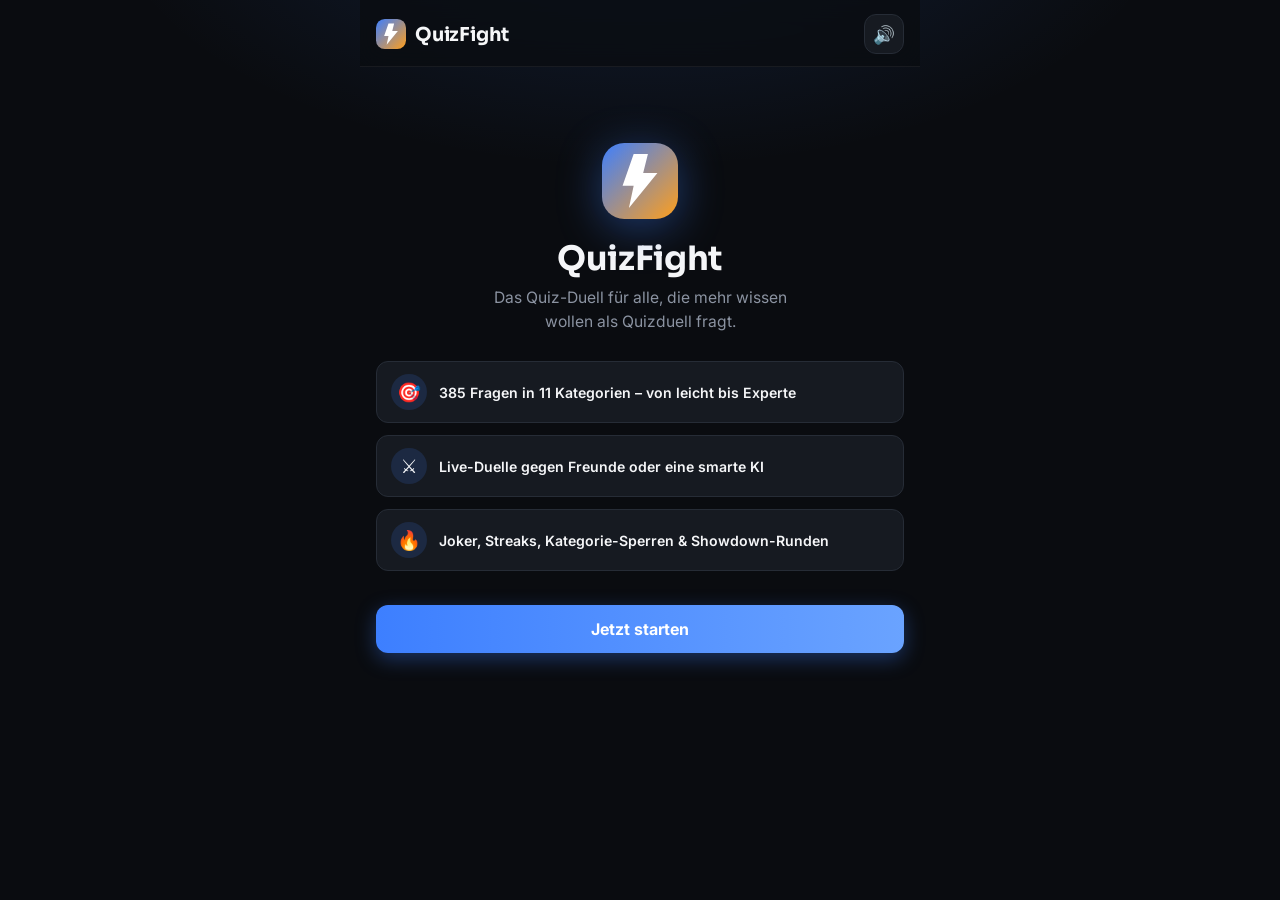
==== commit 82e5c421: "Drop the avatar picker for auto-generated initials, add Politics category Onboarding now only asks f" ====
--- a/quiz-duell/index.html
+++ b/quiz-duell/index.html
@@ -3,6 +3,7 @@
 <head>
 <meta charset="UTF-8" />
 <meta name="viewport" content="width=device-width, initial-scale=1.0, viewport-fit=cover" />
+<meta name="theme-color" content="#0a0c10" />
 <title>QuizFight – Duell der Köpfe</title>
 <link rel="preconnect" href="https://fonts.googleapis.com" />
 <link rel="stylesheet" href="https://fonts.googleapis.com/css2?family=Sora:wght@600;700;800&family=Inter:wght@400;500;600;700;800&display=swap" />
@@ -45,7 +46,7 @@
         <h1 class="splash-title">QuizFight</h1>
         <p class="splash-tag">Das Quiz-Duell für alle, die mehr wissen wollen als Quizduell fragt.</p>
         <div class="splash-features">
-          <div class="splash-feature"><span class="sf-emoji">🎯</span><span>350 Fragen in 10 Kategorien – von leicht bis Experte</span></div>
+          <div class="splash-feature"><span class="sf-emoji">🎯</span><span>385 Fragen in 11 Kategorien – von leicht bis Experte</span></div>
           <div class="splash-feature"><span class="sf-emoji">⚔️</span><span>Live-Duelle gegen Freunde oder eine smarte KI</span></div>
           <div class="splash-feature"><span class="sf-emoji">🔥</span><span>Joker, Streaks, Kategorie-Sperren & Showdown-Runden</span></div>
         </div>
@@ -57,11 +58,13 @@
     <section class="screen" id="screen-onboarding">
       <div class="card center-card">
         <div class="step-dots"><span class="dot"></span><span class="dot active"></span></div>
-        <h1>Wer bist du? 👋</h1>
-        <p class="muted">Wähl deinen Namen und einen Avatar, dann kann's losgehen:</p>
-        <input type="text" id="onboarding-name" maxlength="16" placeholder="Dein Name" />
-        <div class="avatar-grid" id="onboarding-avatars"></div>
+        <div class="onboarding-avatar-preview" id="onboarding-avatar-preview"></div>
+        <h1>Wie heißt du?</h1>
+        <p class="muted">Dein Name reicht völlig – dein Profil ist damit startklar.</p>
+        <input type="text" id="onboarding-name" maxlength="16" placeholder="Dein Name" autocomplete="given-name" />
+        <p class="field-error" id="onboarding-name-error" hidden>Bitte gib einen Namen ein.</p>
         <button class="btn btn-primary btn-block" id="btn-onboarding-start">Los geht's 🚀</button>
+        <p class="muted small trust-note">🔒 Keine Registrierung, kein Server – alles bleibt nur auf diesem Gerät.</p>
       </div>
     </section>
 
--- a/quiz-duell/style.css
+++ b/quiz-duell/style.css
@@ -72,11 +72,19 @@
 }
 
 .topbar {
+  position: sticky;
+  top: 0;
+  z-index: 50;
   display: flex;
   align-items: center;
   justify-content: space-between;
   padding: calc(14px + env(safe-area-inset-top, 0px)) 4px 12px;
-  margin-bottom: 4px;
+  margin: 0 -16px 4px;
+  padding-left: 16px;
+  padding-right: 16px;
+  background: rgba(10,12,16,0.75);
+  backdrop-filter: blur(14px);
+  -webkit-backdrop-filter: blur(14px);
   border-bottom: 1px solid rgba(255,255,255,0.06);
 }
 
@@ -119,11 +127,10 @@
 #chip-avatar {
   width: 30px; height: 30px;
   display: flex; align-items: center; justify-content: center;
-  background: var(--card-2);
-  border-radius: 50%;
-  font-size: 1.05rem;
+  border-radius: 50%;
   box-shadow: 0 0 0 2px rgba(61,127,255,0.35);
 }
+#chip-avatar .avatar-initial { font-size: 0.8rem; }
 
 .chip-info { display: flex; flex-direction: column; line-height: 1.1; }
 .chip-info span:first-child { font-weight: 700; font-size: 0.8rem; }
@@ -186,29 +193,23 @@
 }
 input[type="text"]:focus { outline: none; border-color: var(--accent); }
 
-.avatar-grid {
-  display: grid;
-  grid-template-columns: repeat(6, 1fr);
-  gap: 8px;
-  margin-bottom: 18px;
-}
-
-.avatar-option {
-  aspect-ratio: 1;
-  border-radius: var(--radius-sm);
-  border: 2px solid var(--border);
-  background: var(--bg-2);
-  font-size: 1.4rem;
-  display: flex; align-items: center; justify-content: center;
-  transition: transform 0.15s ease, border-color 0.15s ease;
-}
-
-.avatar-option.selected {
-  border-color: var(--primary);
-  background: linear-gradient(160deg, rgba(61,127,255,0.3), rgba(255,159,28,0.15));
-  transform: scale(1.08);
-  box-shadow: 0 0 0 3px rgba(61,127,255,0.2);
-}
+/* AVATARS (auto-generated initials, no picker) */
+.avatar-initial {
+  display: flex; align-items: center; justify-content: center;
+  width: 100%; height: 100%;
+  border-radius: 50%;
+  color: #fff;
+  font-weight: 700;
+  font-family: "Sora", sans-serif;
+  line-height: 1;
+}
+.avatar-initial--xs { display: inline-flex; width: 20px; height: 20px; font-size: 0.62rem; vertical-align: -5px; }
+
+.onboarding-avatar-preview { width: 64px; height: 64px; margin: 0 auto 14px; }
+.onboarding-avatar-preview .avatar-initial { font-size: 1.7rem; box-shadow: 0 0 0 3px rgba(61,127,255,0.18); }
+
+.field-error { color: var(--bad); font-size: 0.8rem; margin: -8px 0 12px; text-align: left; }
+.trust-note { margin-top: 16px; margin-bottom: 0; }
 
 .btn {
   border: none;
@@ -252,12 +253,11 @@
 .avatar-big {
   width: 58px; height: 58px;
   border-radius: 50%;
-  background: var(--card-2);
-  display: flex; align-items: center; justify-content: center;
-  font-size: 1.9rem;
+  display: flex; align-items: center; justify-content: center;
   flex-shrink: 0;
   box-shadow: 0 0 0 3px rgba(61,127,255,0.4), 0 0 0 5px rgba(255,159,28,0.15);
 }
+.avatar-big .avatar-initial { font-size: 1.5rem; }
 
 .profile-info { flex: 1; min-width: 0; }
 .profile-name { font-weight: 700; font-family: "Sora", sans-serif; font-size: 1.1rem; margin-bottom: 6px; }
@@ -625,7 +625,3 @@
 @keyframes confetti-fall {
   to { transform: translateY(110vh) rotate(600deg); opacity: 0.2; }
 }
-
-@media (min-width: 480px) {
-  .avatar-grid { grid-template-columns: repeat(8, 1fr); }
-}
